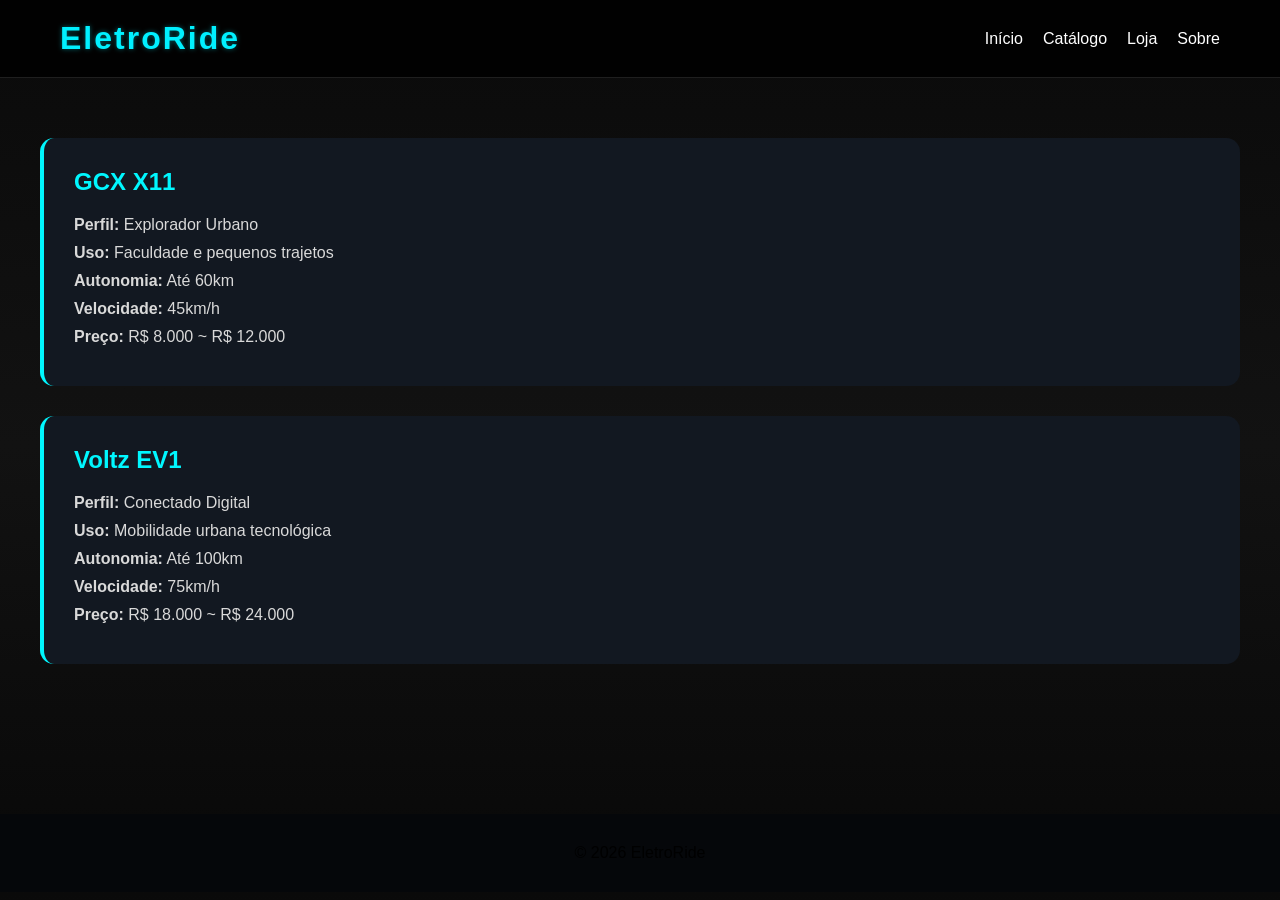
==== pages/catalogo.html @ 3fc3c555 "feat: adicionando aba catalogo e estilizando no css" ====
<!DOCTYPE html>
<html lang="pt-BR">
<head>
    <meta charset="UTF-8">
    <meta name="viewport" content="width=device-width, initial-scale=1.0">
    <link rel="stylesheet" href="../src/css/estilo.css">
    <title>Catálogo</title>
</head>
<body>
    <header>
        <h1>EletroRide</h1>

        <nav>
            <a href="../index.html">Início</a>
            <a href="catalogo.html">Catálogo</a>
            <a href="loja.html">Loja</a>
            <a href="sobre.html">Sobre</a>
        </nav>
    </header>

    <main class="catalogo">
        <div class="persona">
            <h2>GCX X11</h2>
            <ul>
                <li>
                    <strong>Perfil:</strong>
                    Explorador Urbano
                </li>

                <li>
                    <strong>Uso:</strong>
                    Faculdade e pequenos trajetos
                </li>

                <li>
                    <strong>Autonomia:</strong>
                    Até 60km
                </li>

                <li>
                    <strong>Velocidade:</strong>
                    45km/h
                </li>

                <li>
                    <strong>Preço:</strong>
                    R$ 8.000 ~ R$ 12.000
                </li>
            </ul>
        </div>

        <div class="persona">
            <h2>Voltz EV1</h2>
            <ul>
                <li>
                    <strong>Perfil:</strong>
                    Conectado Digital
                </li>

                <li>
                    <strong>Uso:</strong>
                    Mobilidade urbana tecnológica
                </li>

                <li>
                    <strong>Autonomia:</strong>
                    Até 100km
                </li>

                <li>
                    <strong>Velocidade:</strong>
                    75km/h
                </li>

                <li>
                    <strong>Preço:</strong>
                    R$ 18.000 ~ R$ 24.000
                </li>
            </ul>
        </div>
    </main>

    <footer>
        <p>
            © 2026 EletroRide
        </p>
    </footer>

</body>
</html>
---- src/css/estilo.css ----
/* Reset Global para remover estilos automaticos do navegador */
*{
    margin: 0;
    padding: 0;
    box-sizing: border-box;
}

:root{
    --preto: #0f0f0f;
    --cinza-card: #1b1b1b;
    --cinza-borda: #2d2d2d;

    --neon: #00f0ff;
    --verde-neon: #00ffae;

    --texto: #f5f5f5;
    --texto-secundario: #b3b3b3;
}

/* Estilo principal do site */
body{
    font-family: Arial, Helvetica, sans-serif;
    background: linear-gradient(
    180deg,
    #0a0a0a,
    #121212,
    #080808
    )
}

/* Cabeçalho Principal */
header{
    display: flex;
    justify-content: space-between;
    align-items: center;

    padding: 20px 60px;
    background-color: rgba(0,0,0,0.85);
    border-bottom: 1px solid #1f1f1f;
    position: sticky;
    top: 0;
    backdrop-filter: blur(10px);
    z-index: 999;
}

header h1{
    color: var(--neon);

    letter-spacing: 2px;

    text-shadow:
        0 0 5px rgba(0,240,255,0.4);
}

/* Links do menu */
nav{
    display: flex;
    gap: 20px;
}

nav a{
    color: white;
    text-decoration: none;

    transition: 0.3s;

    position: relative;
}

nav a:hover{
    color: var(--neon);
}

/* Área de destaque principal */
.banner{
    /* ... seu código atual ... */

    /* Evita desfoque ao redimensionar a imagem */
    background-repeat: no-repeat;
    
    /* Melhora a nitidez em telas de alta resolução (Retina) */
    image-rendering: -webkit-optimize-contrast;
    image-rendering: crisp-edges;
    
    min-height: 90vh;

    display: flex;
    flex-direction: column;
    justify-content: center;
    align-items: center;

    text-align: center;

    padding: 40px;

    background:
        linear-gradient(
            rgba(0,0,0,0.7),
            rgba(0,0,0,0.8)
        ),
        url("../assets/img/Bmw.png");

    background-size: cover;
    background-position: center;
}

.banner h2{
    font-size: 4rem;

    max-width: 700px;

    color: white;

    text-shadow:
        0 0 20px rgba(0,240,255,0.25);
}

.banner p{
    margin-top: 20px;

    font-size: 1.2rem;

    color: var(--texto-secundario);

    max-width: 600px;
}

/* Container dos produtos */
#produtos{
    padding: 60px 40px;
}

#produtos h2{
    text-align: center;

    margin-bottom: 40px;

    font-size: 2rem;

    color: #00f7ff;
}

#container-produtos{
    display: flex;
    flex-wrap: wrap;
    gap: 30px;

    justify-content: center;
}

/* Card individual de produto */
.card{
    width: 340px;

    background: linear-gradient(
        180deg,
        #1b1b1b,
        #121212
    );

    border: 1px solid #2a2a2a;

    border-radius: 16px;

    overflow: hidden;

    padding: 20px;

    transition: 0.4s;

    position: relative;
}

/* Efeito visual ao passar mouse */
.card:hover{
    transform:
        translateY(-8px)
        scale(1.02);

    border-color: rgba(0,240,255,0.5);

    box-shadow:
        0 0 25px rgba(0,240,255,0.15);
}

/* Imagem do card */
.card img{
    width: 100%;
    height: 200px;
    object-fit: cover;
    border-radius: 3px;
}

.card-conteudo{
    padding: 20px;
}

/* Nome do produto */
.card h3{
    margin-bottom: 10px;

    color: #00f7ff;
}

.card p{
    color: #cccccc;

    margin-bottom: 15px;
}

.card span{
    display: block;

    font-size: 1.4rem;

    font-weight: bold;

    margin-bottom: 20px;
}

.card button{
    width: 100%;

    padding: 14px;

    border: none;

    border-radius: 10px;

    background: linear-gradient(
        90deg,
        var(--neon),
        var(--verde-neon)
    );

    color: black;

    font-weight: bold;

    cursor: pointer;

    transition: 0.3s;
}

.card button:hover{
    transform: scale(1.03);

    box-shadow:
        0 0 20px rgba(0,255,174,0.35);
}

/* =========================
CARRINHO
========================= */

.carrinho{
    max-width: 900px;

    margin: 60px auto;

    padding: 30px;
}


.item-carrinho{
    background-color: #121821;

    padding: 20px;

    border-radius: 10px;

    margin-bottom: 20px;

    border: 1px solid #00f7ff22;
}


.total-box{
    margin-top: 30px;

    background-color: #121821;

    padding: 30px;

    border-radius: 12px;

    text-align: center;
}


.total-box h2{
    margin-bottom: 20px;
}


#btn-desconto{
    padding: 15px 30px;

    border: none;

    border-radius: 10px;

    background-color: #00f7ff;

    color: black;

    font-weight: bold;

    cursor: pointer;
}


/* =========================
CATÁLOGO / PERSONAS
========================= */

.catalogo{
    padding: 60px 40px;
}


.persona{
    background-color: #121821;

    margin-bottom: 30px;

    padding: 30px;

    border-radius: 14px;

    border-left: 4px solid #00f7ff;
}


.persona h2{
    color: #00f7ff;

    margin-bottom: 20px;
}


.persona ul{
    list-style: none;
}


.persona li{
    margin-bottom: 10px;

    color: #d9d9d9;
}

/* Rodapé */
footer{
    text-align: center;
    padding: 30px;
    background-color: #05070a;

    margin-top: 60px;
}
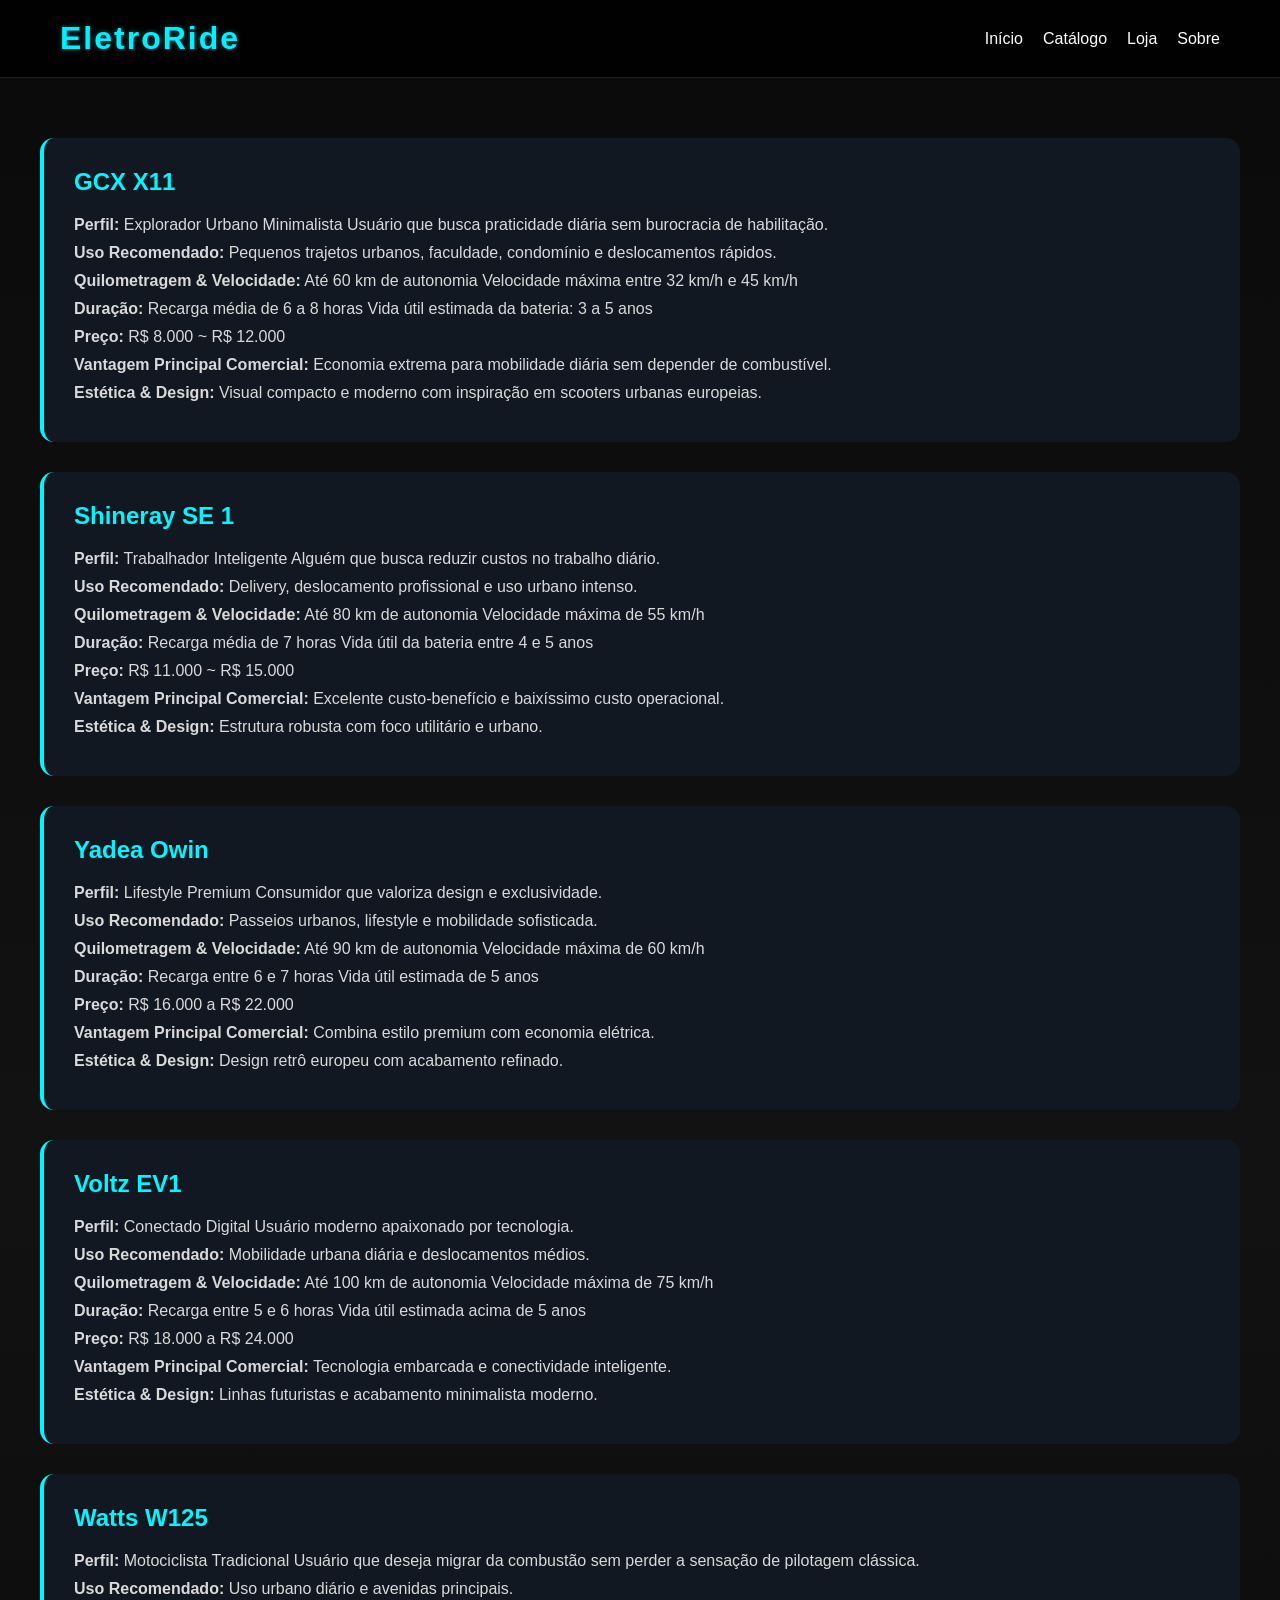
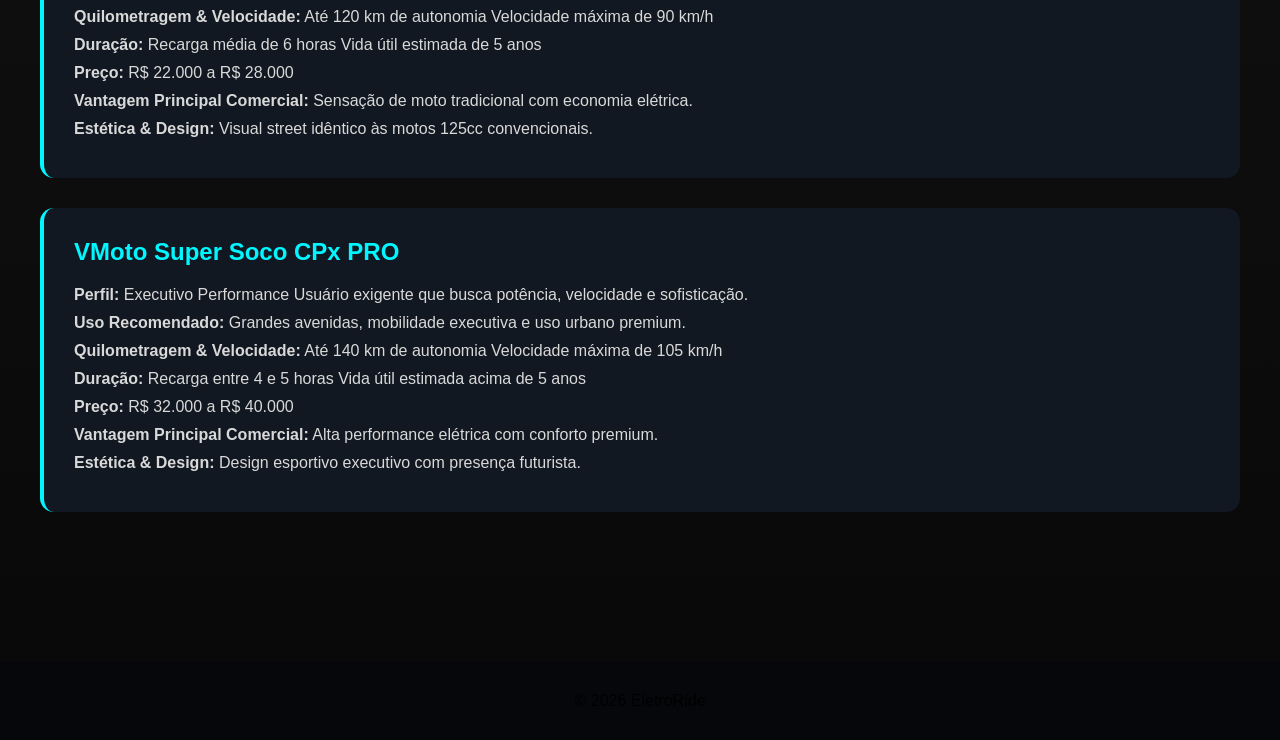
==== commit a2b82b33: "feat: adição de dados dos demais produtos, adição do sexto produto na Loja, catalogo e script, adiçã" ====
--- a/pages/catalogo.html
+++ b/pages/catalogo.html
@@ -24,28 +24,127 @@
             <ul>
                 <li>
                     <strong>Perfil:</strong>
-                    Explorador Urbano
-                </li>
-
-                <li>
-                    <strong>Uso:</strong>
-                    Faculdade e pequenos trajetos
-                </li>
-
-                <li>
-                    <strong>Autonomia:</strong>
-                    Até 60km
-                </li>
-
-                <li>
-                    <strong>Velocidade:</strong>
-                    45km/h
+                    Explorador Urbano Minimalista
+                    Usuário que busca praticidade diária sem burocracia de habilitação.
+                </li>
+
+                <li>
+                    <strong>Uso Recomendado:</strong>
+                    Pequenos trajetos urbanos, faculdade, condomínio e deslocamentos rápidos.
+                </li>
+
+                <li>
+                    <strong>Quilometragem & Velocidade:</strong>
+                    Até 60 km de autonomia
+                    Velocidade máxima entre 32 km/h e 45 km/h
+                </li>
+
+                <li>
+                    <strong>Duração:</strong>
+                    Recarga média de 6 a 8 horas
+                    Vida útil estimada da bateria: 3 a 5 anos
                 </li>
 
                 <li>
                     <strong>Preço:</strong>
                     R$ 8.000 ~ R$ 12.000
                 </li>
+
+                <li>
+                    <strong>Vantagem Principal Comercial:</strong>
+                    Economia extrema para mobilidade diária sem depender de combustível.
+                </li>
+
+                <li>
+                    <strong>Estética & Design:</strong>
+                    Visual compacto e moderno com inspiração em scooters urbanas europeias.
+                </li>
+            </ul>
+        </div>
+
+        <div class="persona">
+            <h2>Shineray SE 1</h2>
+            <ul>
+                <li>
+                    <strong>Perfil:</strong>
+                    Trabalhador Inteligente
+                    Alguém que busca reduzir custos no trabalho diário.
+                </li>
+
+                <li>
+                    <strong>Uso Recomendado:</strong>
+                    Delivery, deslocamento profissional e uso urbano intenso.
+                </li>
+
+                <li>
+                    <strong>Quilometragem & Velocidade:</strong>
+                    Até 80 km de autonomia
+                    Velocidade máxima de 55 km/h
+                </li>
+
+                <li>
+                    <strong>Duração:</strong>
+                    Recarga média de 7 horas
+                    Vida útil da bateria entre 4 e 5 anos
+                </li>
+
+                <li>
+                    <strong>Preço:</strong>
+                    R$ 11.000 ~ R$ 15.000
+                </li>
+
+                <li>
+                    <strong>Vantagem Principal Comercial:</strong>
+                    Excelente custo-benefício e baixíssimo custo operacional.
+                </li>
+
+                <li>
+                    <strong>Estética & Design:</strong>
+                    Estrutura robusta com foco utilitário e urbano.
+                </li>
+            </ul>
+        </div>
+
+        <div class="persona">
+            <h2>Yadea Owin</h2>
+            <ul>
+                <li>
+                    <strong>Perfil:</strong>
+                    Lifestyle Premium
+                    Consumidor que valoriza design e exclusividade.
+                </li>
+
+                <li>
+                    <strong>Uso Recomendado:</strong>
+                    Passeios urbanos, lifestyle e mobilidade sofisticada.
+                </li>
+
+                <li>
+                    <strong>Quilometragem & Velocidade:</strong>
+                    Até 90 km de autonomia
+                    Velocidade máxima de 60 km/h
+                </li>
+
+                <li>
+                    <strong>Duração:</strong>
+                    Recarga entre 6 e 7 horas
+                    Vida útil estimada de 5 anos
+                </li>
+
+                <li>
+                    <strong>Preço:</strong>
+                    R$ 16.000 a R$ 22.000
+                </li>
+
+                <li>
+                    <strong>Vantagem Principal Comercial:</strong>
+                    Combina estilo premium com economia elétrica.
+                </li>
+
+                <li>
+                    <strong>Estética & Design:</strong>
+                    Design retrô europeu com acabamento refinado.
+                </li>
             </ul>
         </div>
 
@@ -55,26 +154,125 @@
                 <li>
                     <strong>Perfil:</strong>
                     Conectado Digital
-                </li>
-
-                <li>
-                    <strong>Uso:</strong>
-                    Mobilidade urbana tecnológica
-                </li>
-
-                <li>
-                    <strong>Autonomia:</strong>
-                    Até 100km
-                </li>
-
-                <li>
-                    <strong>Velocidade:</strong>
-                    75km/h
-                </li>
-
-                <li>
-                    <strong>Preço:</strong>
-                    R$ 18.000 ~ R$ 24.000
+                    Usuário moderno apaixonado por tecnologia.
+                </li>
+
+                <li>
+                    <strong>Uso Recomendado:</strong>
+                    Mobilidade urbana diária e deslocamentos médios.
+                </li>
+
+                <li>
+                    <strong>Quilometragem & Velocidade:</strong>
+                    Até 100 km de autonomia
+                    Velocidade máxima de 75 km/h
+                </li>
+
+                <li>
+                    <strong>Duração:</strong>
+                    Recarga entre 5 e 6 horas
+                    Vida útil estimada acima de 5 anos
+                </li>
+
+                <li>
+                    <strong>Preço:</strong>
+                    R$ 18.000 a R$ 24.000
+                </li>
+
+                <li>
+                    <strong>Vantagem Principal Comercial:</strong>
+                    Tecnologia embarcada e conectividade inteligente.
+                </li>
+
+                <li>
+                    <strong>Estética & Design:</strong>
+                    Linhas futuristas e acabamento minimalista moderno.
+                </li>
+            </ul>
+        </div>
+
+        <div class="persona">
+            <h2>Watts W125</h2>
+            <ul>
+                <li>
+                    <strong>Perfil:</strong>
+                    Motociclista Tradicional
+                    Usuário que deseja migrar da combustão sem perder a sensação de pilotagem clássica.
+                </li>
+
+                <li>
+                    <strong>Uso Recomendado:</strong>
+                    Uso urbano diário e avenidas principais.
+                </li>
+
+                <li>
+                    <strong>Quilometragem & Velocidade:</strong>
+                    Até 120 km de autonomia
+                    Velocidade máxima de 90 km/h
+                </li>
+
+                <li>
+                    <strong>Duração:</strong>
+                    Recarga média de 6 horas
+                    Vida útil estimada de 5 anos
+                </li>
+
+                <li>
+                    <strong>Preço:</strong>
+                    R$ 22.000 a R$ 28.000
+                </li>
+
+                <li>
+                    <strong>Vantagem Principal Comercial:</strong>
+                    Sensação de moto tradicional com economia elétrica.
+                </li>
+
+                <li>
+                    <strong>Estética & Design:</strong>
+                    Visual street idêntico às motos 125cc convencionais.
+                </li>
+            </ul>
+        </div>
+
+        <div class="persona">
+            <h2>VMoto Super Soco CPx PRO</h2>
+            <ul>
+                <li>
+                    <strong>Perfil:</strong>
+                    Executivo Performance
+                    Usuário exigente que busca potência, velocidade e sofisticação.
+                </li>
+
+                <li>
+                    <strong>Uso Recomendado:</strong>
+                    Grandes avenidas, mobilidade executiva e uso urbano premium.
+                </li>
+
+                <li>
+                    <strong>Quilometragem & Velocidade:</strong>
+                    Até 140 km de autonomia
+                    Velocidade máxima de 105 km/h
+                </li>
+
+                <li>
+                    <strong>Duração:</strong>
+                    Recarga entre 4 e 5 horas
+                    Vida útil estimada acima de 5 anos
+                </li>
+
+                <li>
+                    <strong>Preço:</strong>
+                    R$ 32.000 a R$ 40.000
+                </li>
+
+                <li>
+                    <strong>Vantagem Principal Comercial:</strong>
+                    Alta performance elétrica com conforto premium.
+                </li>
+
+                <li>
+                    <strong>Estética & Design:</strong>
+                    Design esportivo executivo com presença futurista.
                 </li>
             </ul>
         </div>
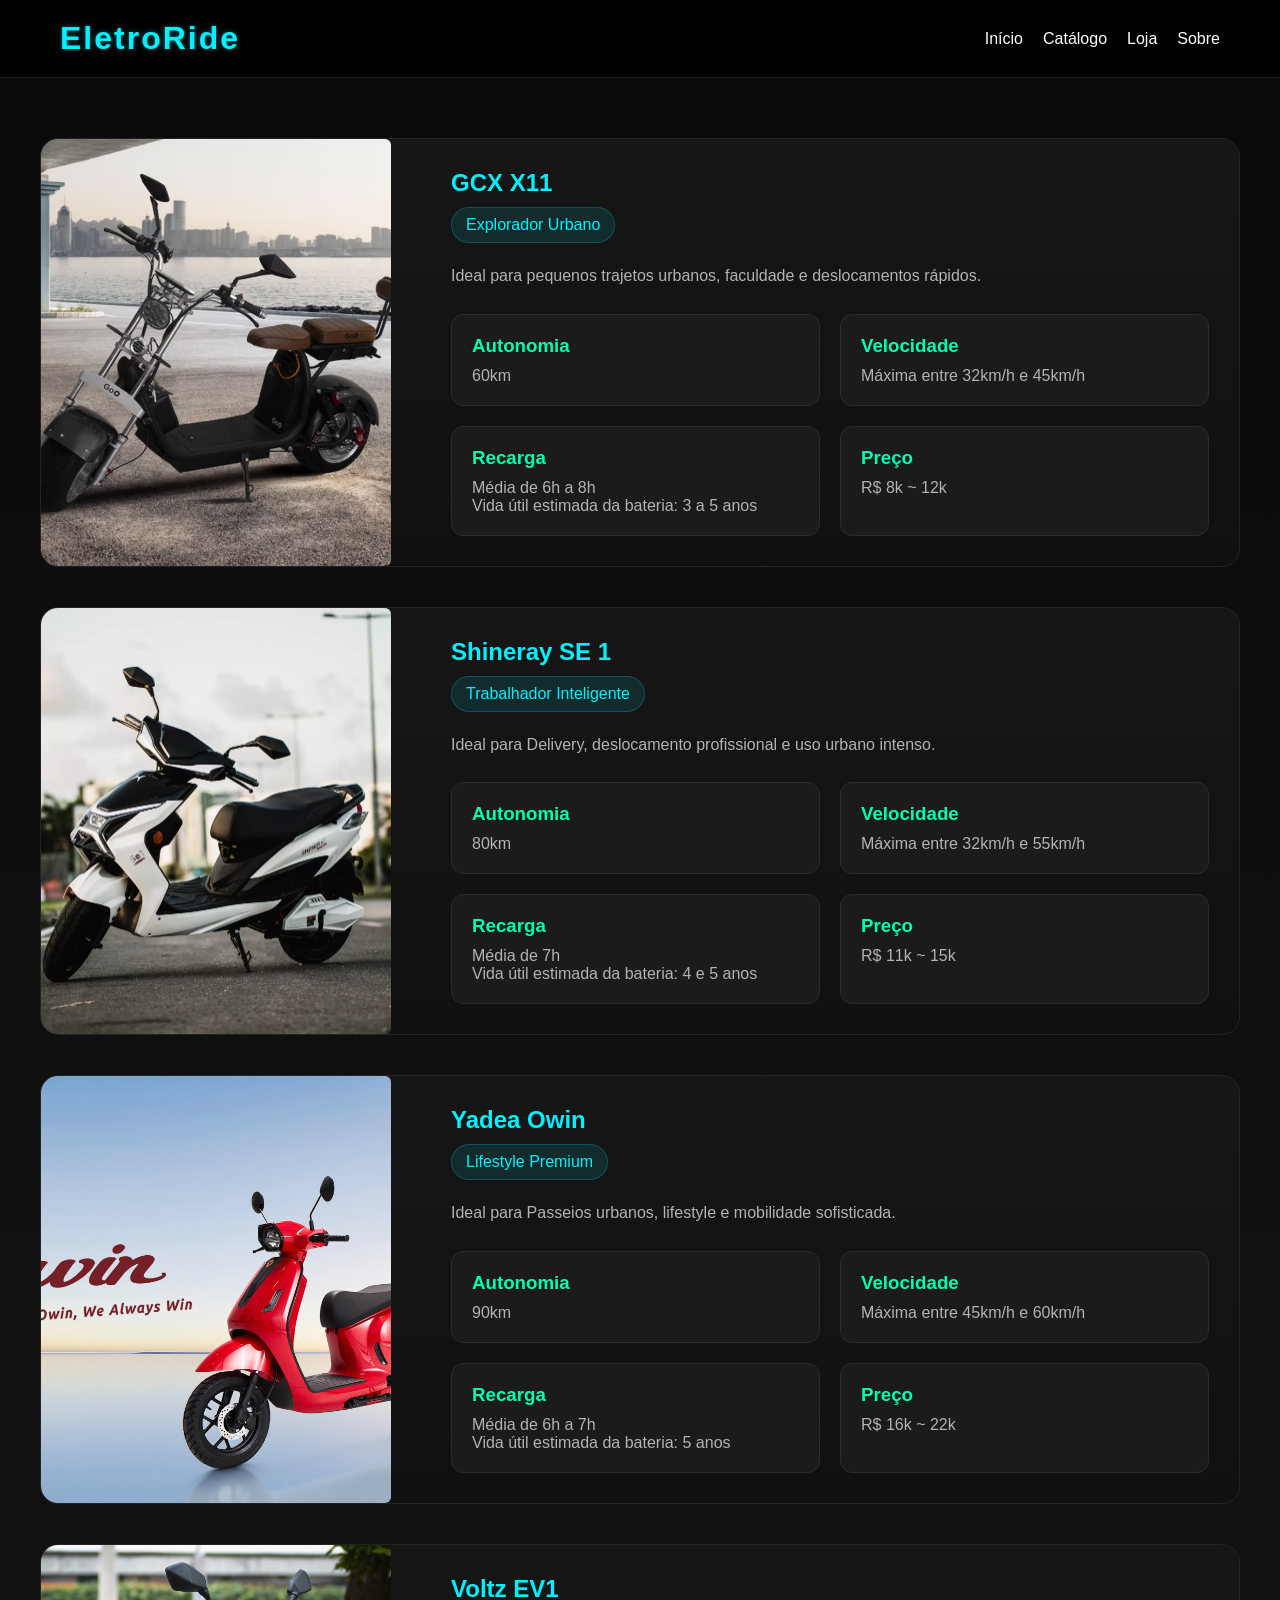
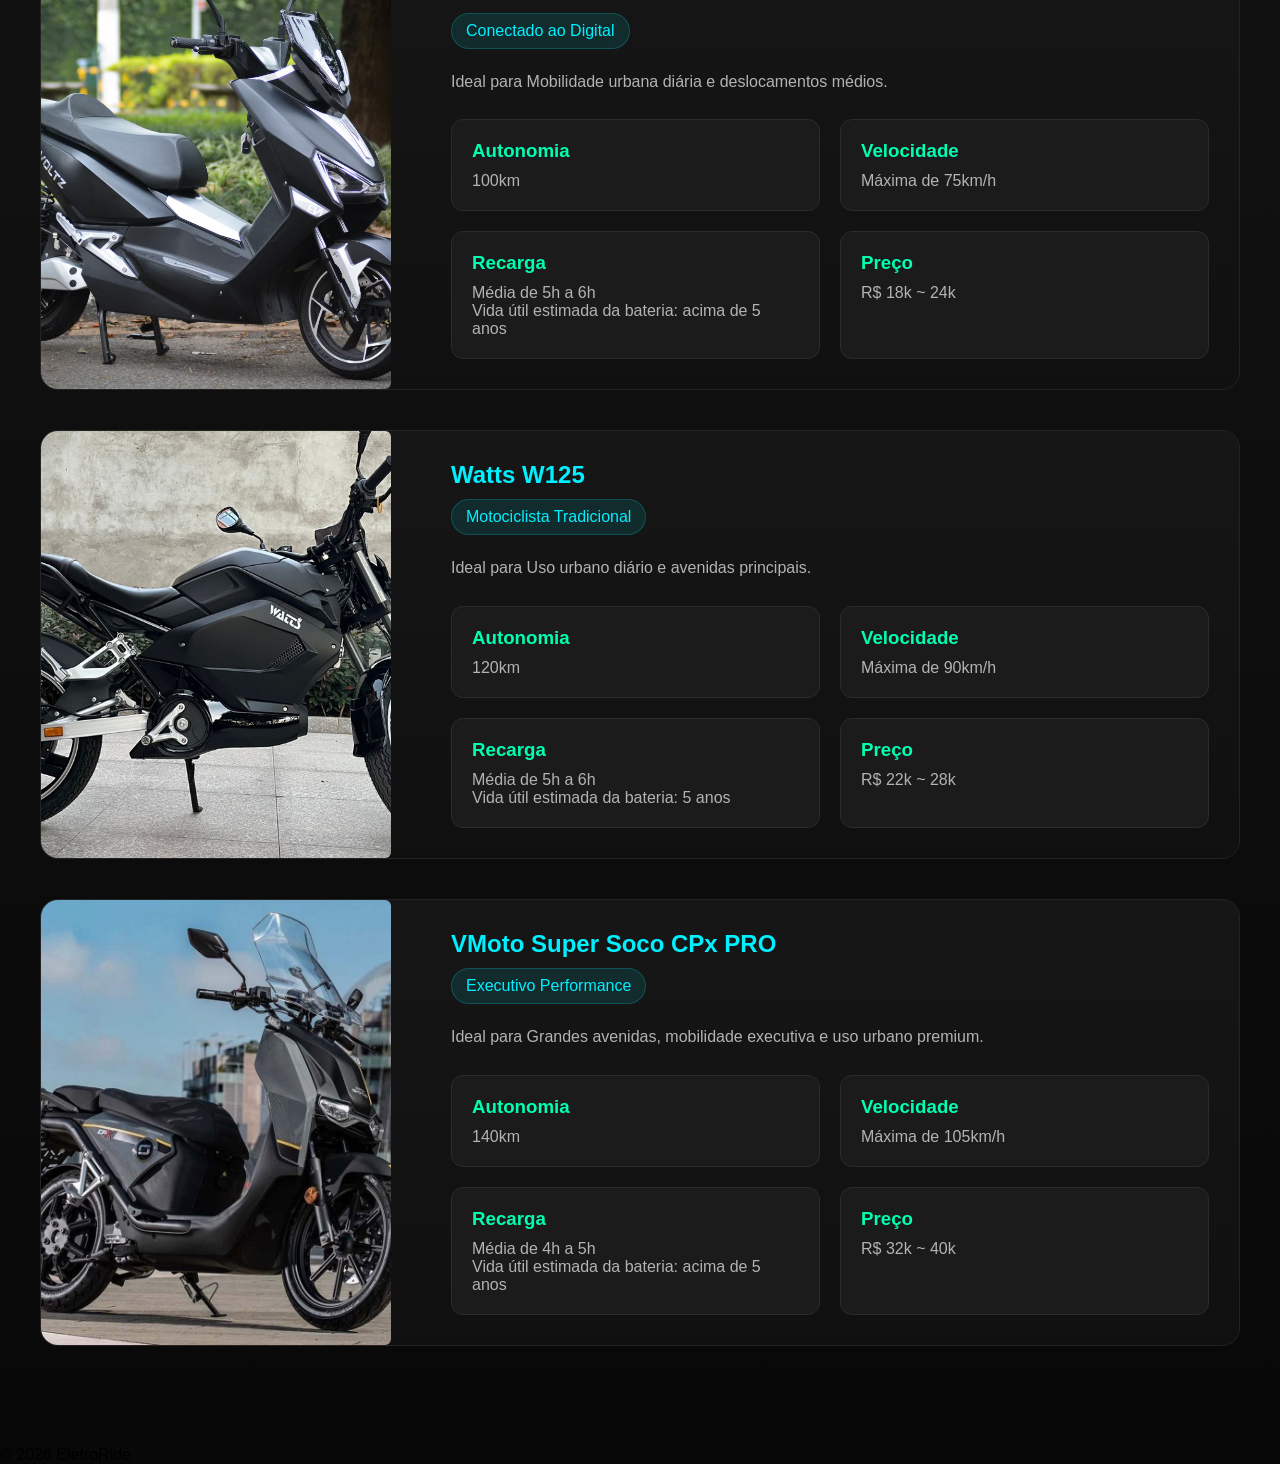
==== commit 71ef957a: "style: redesenhando a página do catálogo pra um layout mais moderno e dinamico" ====
--- a/pages/catalogo.html
+++ b/pages/catalogo.html
@@ -4,7 +4,7 @@
     <meta charset="UTF-8">
     <meta name="viewport" content="width=device-width, initial-scale=1.0">
     <link rel="stylesheet" href="../src/css/estilo.css">
-    <title>Catálogo</title>
+    <title>Catálogo - EletroRide</title>
 </head>
 <body>
     <header>
@@ -19,50 +19,293 @@
     </header>
 
     <main class="catalogo">
+        
         <div class="persona">
-            <h2>GCX X11</h2>
-            <ul>
-                <li>
-                    <strong>Perfil:</strong>
-                    Explorador Urbano Minimalista
-                    Usuário que busca praticidade diária sem burocracia de habilitação.
-                </li>
-
-                <li>
-                    <strong>Uso Recomendado:</strong>
-                    Pequenos trajetos urbanos, faculdade, condomínio e deslocamentos rápidos.
-                </li>
-
-                <li>
-                    <strong>Quilometragem & Velocidade:</strong>
-                    Até 60 km de autonomia
-                    Velocidade máxima entre 32 km/h e 45 km/h
-                </li>
-
-                <li>
-                    <strong>Duração:</strong>
-                    Recarga média de 6 a 8 horas
-                    Vida útil estimada da bateria: 3 a 5 anos
-                </li>
-
-                <li>
-                    <strong>Preço:</strong>
-                    R$ 8.000 ~ R$ 12.000
-                </li>
-
-                <li>
-                    <strong>Vantagem Principal Comercial:</strong>
-                    Economia extrema para mobilidade diária sem depender de combustível.
-                </li>
-
-                <li>
-                    <strong>Estética & Design:</strong>
-                    Visual compacto e moderno com inspiração em scooters urbanas europeias.
-                </li>
-            </ul>
+            <img src="../src/assets/img/moto01.jpg" alt="GCX X11">
+
+            <div class="persona-info">
+                <h2>GCX X11</h2>
+
+                <span class="tag-persona">
+                    Explorador Urbano
+                </span>
+
+                <p class="descricao-persona">
+                    Ideal para pequenos trajetos urbanos, faculdade e deslocamentos rápidos.
+                </p>
+
+                <div class="dados-grid">
+                    <div class="dado">
+                        <h3>Autonomia</h3>
+                        <p>60km</p>
+                    </div>
+                
+                    <div class="dado">
+                        <h3>Velocidade</h3>
+                        <p>Máxima entre 32km/h e 45km/h</p>
+                    </div>
+
+                    <div class="dado">
+                        <h3>Recarga</h3>
+                        <p>Média de 6h a 8h </p>
+                        <p>Vida útil estimada da bateria: 3 a 5 anos</p>
+                    </div>
+
+                    <div class="dado">
+                        <h3>Preço</h3>
+                        <p>R$ 8k ~ 12k</p>
+                    </div>
+                </div>
+            </div>        
         </div>
 
         <div class="persona">
+            <img src="../src/assets/img/moto02.jpg" alt="Shineray SE 1">
+
+            <div class="persona-info">
+                <h2>Shineray SE 1</h2>
+
+                <span class="tag-persona">
+                    Trabalhador Inteligente
+                </span>
+
+                <p class="descricao-persona">
+                    Ideal para Delivery, deslocamento profissional e uso urbano intenso.
+                </p>
+
+                <div class="dados-grid">
+                    <div class="dado">
+                        <h3>Autonomia</h3>
+                        <p>80km</p>
+                    </div>
+                
+                    <div class="dado">
+                        <h3>Velocidade</h3>
+                        <p>Máxima entre 32km/h e 55km/h</p>
+                    </div>
+
+                    <div class="dado">
+                        <h3>Recarga</h3>
+                        <p>Média de 7h </p>
+                        <p>Vida útil estimada da bateria: 4 e 5 anos</p>
+                    </div>
+
+                    <div class="dado">
+                        <h3>Preço</h3>
+                        <p>R$ 11k ~ 15k</p>
+                    </div>
+                </div>
+            </div>        
+        </div>
+
+        <div class="persona">
+            <img src="../src/assets/img/moto03.jpg" alt="Yadea Owin">
+
+            <div class="persona-info">
+                <h2>Yadea Owin</h2>
+
+                <span class="tag-persona">
+                    Lifestyle Premium
+                </span>
+
+                <p class="descricao-persona">
+                    Ideal para Passeios urbanos, lifestyle e mobilidade sofisticada.
+                </p>
+
+                <div class="dados-grid">
+                    <div class="dado">
+                        <h3>Autonomia</h3>
+                        <p>90km</p>
+                    </div>
+                
+                    <div class="dado">
+                        <h3>Velocidade</h3>
+                        <p>Máxima entre 45km/h e 60km/h</p>
+                    </div>
+
+                    <div class="dado">
+                        <h3>Recarga</h3>
+                        <p>Média de 6h a 7h </p>
+                        <p>Vida útil estimada da bateria: 5 anos</p>
+                    </div>
+
+                    <div class="dado">
+                        <h3>Preço</h3>
+                        <p>R$ 16k ~ 22k</p>
+                    </div>
+                </div>
+            </div>        
+        </div>
+
+        <div class="persona">
+            <img src="../src/assets/img/moto04.jpg" alt="Voltz EV1">
+
+            <div class="persona-info">
+                <h2>Voltz EV1</h2>
+
+                <span class="tag-persona">
+                    Conectado ao Digital
+                </span>
+
+                <p class="descricao-persona">
+                    Ideal para Mobilidade urbana diária e deslocamentos médios.
+                </p>
+
+                <div class="dados-grid">
+                    <div class="dado">
+                        <h3>Autonomia</h3>
+                        <p>100km</p>
+                    </div>
+                
+                    <div class="dado">
+                        <h3>Velocidade</h3>
+                        <p>Máxima de 75km/h</p>
+                    </div>
+
+                    <div class="dado">
+                        <h3>Recarga</h3>
+                        <p>Média de 5h a 6h </p>
+                        <p>Vida útil estimada da bateria: acima de 5 anos</p>
+                    </div>
+
+                    <div class="dado">
+                        <h3>Preço</h3>
+                        <p>R$ 18k ~ 24k</p>
+                    </div>
+                </div>
+            </div>        
+        </div>
+
+        <div class="persona">
+            <img src="../src/assets/img/moto05.jpg" alt="Watts W125">
+
+            <div class="persona-info">
+                <h2>Watts W125</h2>
+
+                <span class="tag-persona">
+                    Motociclista Tradicional
+                </span>
+
+                <p class="descricao-persona">
+                    Ideal para Uso urbano diário e avenidas principais.
+                </p>
+
+                <div class="dados-grid">
+                    <div class="dado">
+                        <h3>Autonomia</h3>
+                        <p>120km</p>
+                    </div>
+                
+                    <div class="dado">
+                        <h3>Velocidade</h3>
+                        <p>Máxima de 90km/h</p>
+                    </div>
+
+                    <div class="dado">
+                        <h3>Recarga</h3>
+                        <p>Média de 5h a 6h </p>
+                        <p>Vida útil estimada da bateria: 5 anos</p>
+                    </div>
+
+                    <div class="dado">
+                        <h3>Preço</h3>
+                        <p>R$ 22k ~ 28k</p>
+                    </div>
+                </div>
+            </div>        
+        </div>
+
+        <div class="persona">
+            <img src="../src/assets/img/moto06.jpg" alt="VMoto Super Soco CPx PRO">
+
+            <div class="persona-info">
+                <h2>VMoto Super Soco CPx PRO</h2>
+
+                <span class="tag-persona">
+                    Executivo Performance
+                </span>
+
+                <p class="descricao-persona">
+                    Ideal para Grandes avenidas, mobilidade executiva e uso urbano premium.
+                </p>
+
+                <div class="dados-grid">
+                    <div class="dado">
+                        <h3>Autonomia</h3>
+                        <p>140km</p>
+                    </div>
+                
+                    <div class="dado">
+                        <h3>Velocidade</h3>
+                        <p>Máxima de 105km/h</p>
+                    </div>
+
+                    <div class="dado">
+                        <h3>Recarga</h3>
+                        <p>Média de 4h a 5h </p>
+                        <p>Vida útil estimada da bateria: acima de 5 anos</p>
+                    </div>
+
+                    <div class="dado">
+                        <h3>Preço</h3>
+                        <p>R$ 32k ~ 40k</p>
+                    </div>
+                </div>
+            </div>        
+        </div>
+
+
+ 
+ 
+ 
+ 
+ 
+ 
+ 
+ 
+                <!-- <ul>
+                    <li>
+                        <strong>Perfil:</strong>
+                        Explorador Urbano Minimalista
+                        Usuário que busca praticidade diária sem burocracia de habilitação.
+                    </li>
+
+                    <li>
+                        <strong>Uso Recomendado:</strong>
+                        Pequenos trajetos urbanos, faculdade, condomínio e deslocamentos rápidos.
+                    </li>
+
+                    <li>
+                        <strong>Quilometragem & Velocidade:</strong>
+                        Até 60 km de autonomia
+                        Velocidade máxima entre 32 km/h e 45 km/h
+                    </li>
+
+                    <li>
+                        <strong>Duração:</strong>
+                        Recarga média de 6 a 8 horas
+                        Vida útil estimada da bateria: 3 a 5 anos
+                    </li>
+
+                    <li>
+                        <strong>Preço:</strong>
+                        R$ 8.000 ~ R$ 12.000
+                    </li>
+
+                    <li>
+                        <strong>Vantagem Principal Comercial:</strong>
+                        Economia extrema para mobilidade diária sem depender de combustível.
+                    </li>
+
+                    <li>
+                        <strong>Estética & Design:</strong>
+                        Visual compacto e moderno com inspiração em scooters urbanas europeias.
+                    </li>
+                </ul>
+            </div>        
+        </div> -->
+
+        <!-- <div class="persona">
             <h2>Shineray SE 1</h2>
             <ul>
                 <li>
@@ -103,9 +346,9 @@
                     Estrutura robusta com foco utilitário e urbano.
                 </li>
             </ul>
-        </div>
-
-        <div class="persona">
+        </div> -->
+
+        <!-- <div class="persona">
             <h2>Yadea Owin</h2>
             <ul>
                 <li>
@@ -146,14 +389,14 @@
                     Design retrô europeu com acabamento refinado.
                 </li>
             </ul>
-        </div>
-
-        <div class="persona">
+        </div> -->
+
+        <!-- <div class="persona">
             <h2>Voltz EV1</h2>
             <ul>
                 <li>
                     <strong>Perfil:</strong>
-                    Conectado Digital
+                    Conectado ao Digital
                     Usuário moderno apaixonado por tecnologia.
                 </li>
 
@@ -189,9 +432,9 @@
                     Linhas futuristas e acabamento minimalista moderno.
                 </li>
             </ul>
-        </div>
-
-        <div class="persona">
+        </div> -->
+
+        <!-- <div class="persona">
             <h2>Watts W125</h2>
             <ul>
                 <li>
@@ -232,9 +475,9 @@
                     Visual street idêntico às motos 125cc convencionais.
                 </li>
             </ul>
-        </div>
-
-        <div class="persona">
+        </div> -->
+
+        <!-- <div class="persona">
             <h2>VMoto Super Soco CPx PRO</h2>
             <ul>
                 <li>
@@ -275,7 +518,7 @@
                     Design esportivo executivo com presença futurista.
                 </li>
             </ul>
-        </div>
+        </div> -->
     </main>
 
     <footer>
@@ -285,4 +528,4 @@
     </footer>
 
 </body>
-</html>+</html>
--- a/src/css/estilo.css
+++ b/src/css/estilo.css
@@ -45,9 +45,7 @@
 
 header h1{
     color: var(--neon);
-
     letter-spacing: 2px;
-
     text-shadow:
         0 0 5px rgba(0,240,255,0.4);
 }
@@ -61,9 +59,7 @@
 nav a{
     color: white;
     text-decoration: none;
-
     transition: 0.3s;
-
     position: relative;
 }
 
@@ -81,18 +77,14 @@
     /* Melhora a nitidez em telas de alta resolução (Retina) */
     image-rendering: -webkit-optimize-contrast;
     image-rendering: crisp-edges;
-    
     min-height: 90vh;
 
     display: flex;
     flex-direction: column;
     justify-content: center;
     align-items: center;
-
     text-align: center;
-
     padding: 40px;
-
     background:
         linear-gradient(
             rgba(0,0,0,0.7),
@@ -106,22 +98,16 @@
 
 .banner h2{
     font-size: 4rem;
-
     max-width: 700px;
-
     color: white;
-
     text-shadow:
         0 0 20px rgba(0,240,255,0.25);
 }
 
 .banner p{
     margin-top: 20px;
-
     font-size: 1.2rem;
-
     color: var(--texto-secundario);
-
     max-width: 600px;
 }
 
@@ -132,11 +118,8 @@
 
 #produtos h2{
     text-align: center;
-
     margin-bottom: 40px;
-
     font-size: 2rem;
-
     color: #00f7ff;
 }
 
@@ -151,7 +134,6 @@
 /* Card individual de produto */
 .card{
     width: 340px;
-
     background: linear-gradient(
         180deg,
         #1b1b1b,
@@ -159,15 +141,10 @@
     );
 
     border: 1px solid #2a2a2a;
-
     border-radius: 16px;
-
     overflow: hidden;
-
     padding: 20px;
-
     transition: 0.4s;
-
     position: relative;
 }
 
@@ -178,7 +155,6 @@
         scale(1.02);
 
     border-color: rgba(0,240,255,0.5);
-
     box-shadow:
         0 0 25px rgba(0,240,255,0.15);
 }
@@ -198,53 +174,39 @@
 /* Nome do produto */
 .card h3{
     margin-bottom: 10px;
-
     color: #00f7ff;
 }
 
 .card p{
     color: #cccccc;
-
     margin-bottom: 15px;
 }
 
 .card span{
     display: block;
-
     font-size: 1.4rem;
-
     font-weight: bold;
-
     margin-bottom: 20px;
 }
 
 .card button{
     width: 100%;
-
     padding: 14px;
-
     border: none;
-
     border-radius: 10px;
-
     background: linear-gradient(
         90deg,
         var(--neon),
         var(--verde-neon)
     );
-
     color: black;
-
     font-weight: bold;
-
     cursor: pointer;
-
     transition: 0.3s;
 }
 
 .card button:hover{
     transform: scale(1.03);
-
     box-shadow:
         0 0 20px rgba(0,255,174,0.35);
 }
@@ -255,35 +217,25 @@
 
 .carrinho{
     max-width: 900px;
-
     margin: 60px auto;
-
     padding: 30px;
 }
 
 
 .item-carrinho{
     background-color: #121821;
-
     padding: 20px;
-
     border-radius: 10px;
-
     margin-bottom: 20px;
-
     border: 1px solid #00f7ff22;
 }
 
 
 .total-box{
     margin-top: 30px;
-
     background-color: #121821;
-
     padding: 30px;
-
     border-radius: 12px;
-
     text-align: center;
 }
 
@@ -295,17 +247,12 @@
 
 #btn-desconto{
     padding: 15px 30px;
-
     border: none;
 
     border-radius: 10px;
-
     background-color: #00f7ff;
-
     color: black;
-
     font-weight: bold;
-
     cursor: pointer;
 }
 
@@ -318,43 +265,97 @@
     padding: 60px 40px;
 }
 
+/* =========================
+PERSONA CARD MELHORADO
+========================= */
 
 .persona{
-    background-color: #121821;
-
-    margin-bottom: 30px;
-
+    display: flex;
+    gap: 30px;
+    background: linear-gradient(
+        180deg,
+        #161616,
+        #101010
+    );
+
+    border: 1px solid #232323;
+    border-radius: 18px;
+    overflow: hidden;
+    margin-bottom: 40px;
+    transition: 0.4s;
+}
+
+
+.persona:hover{
+    transform: translateY(-5px);
+    border-color: rgba(0,240,255,0.4);
+    box-shadow:
+        0 0 25px rgba(0,240,255,0.12);
+}
+
+.persona img{
+    width: 350px;
+    object-fit: cover;
+    /* Evita desfoque ao redimensionar a imagem */
+    background-repeat: no-repeat;
+    
+    /* Melhora a nitidez em telas de alta resolução (Retina) */
+    image-rendering: -webkit-optimize-contrast;
+    image-rendering: crisp-edges;
+    min-height: 20vh;
+    border-radius: 6px;
+    
+}
+
+.persona-info{
     padding: 30px;
-
-    border-radius: 14px;
-
-    border-left: 4px solid #00f7ff;
-}
-
-
-.persona h2{
-    color: #00f7ff;
-
+    flex: 1;
+}
+
+.persona-info h2{
+    color: var(--neon);
+    margin-bottom: 10px;
+}
+
+.tag-persona{
+    display: inline-block;
+    padding: 8px 14px;
+    background-color: rgba(0,240,255,0.1);
+    border: 1px solid rgba(0,240,255,0.2);
+    border-radius: 30px;
     margin-bottom: 20px;
-}
-
-
-.persona ul{
-    list-style: none;
-}
-
-
-.persona li{
+    color: var(--neon);
+}
+
+
+.descricao-persona{
+    color: var(--texto-secundario);
+    margin-bottom: 25px;
+    line-height: 1.6;
+}
+
+
+/* GRID DOS DADOS */
+
+.dados-grid{
+    color: var(--texto-secundario);
+    display: grid;
+
+    grid-template-columns:
+    repeat(2, 1fr);
+    gap: 20px;
+}
+
+
+.dado{
+    background-color: #1b1b1b;
+    padding: 20px;
+    border-radius: 12px;
+    border: 1px solid #2b2b2b;
+}
+
+
+.dado h3{
+    color: var(--verde-neon);
     margin-bottom: 10px;
-
-    color: #d9d9d9;
-}
-
-/* Rodapé */
-footer{
-    text-align: center;
-    padding: 30px;
-    background-color: #05070a;
-
-    margin-top: 60px;
 }
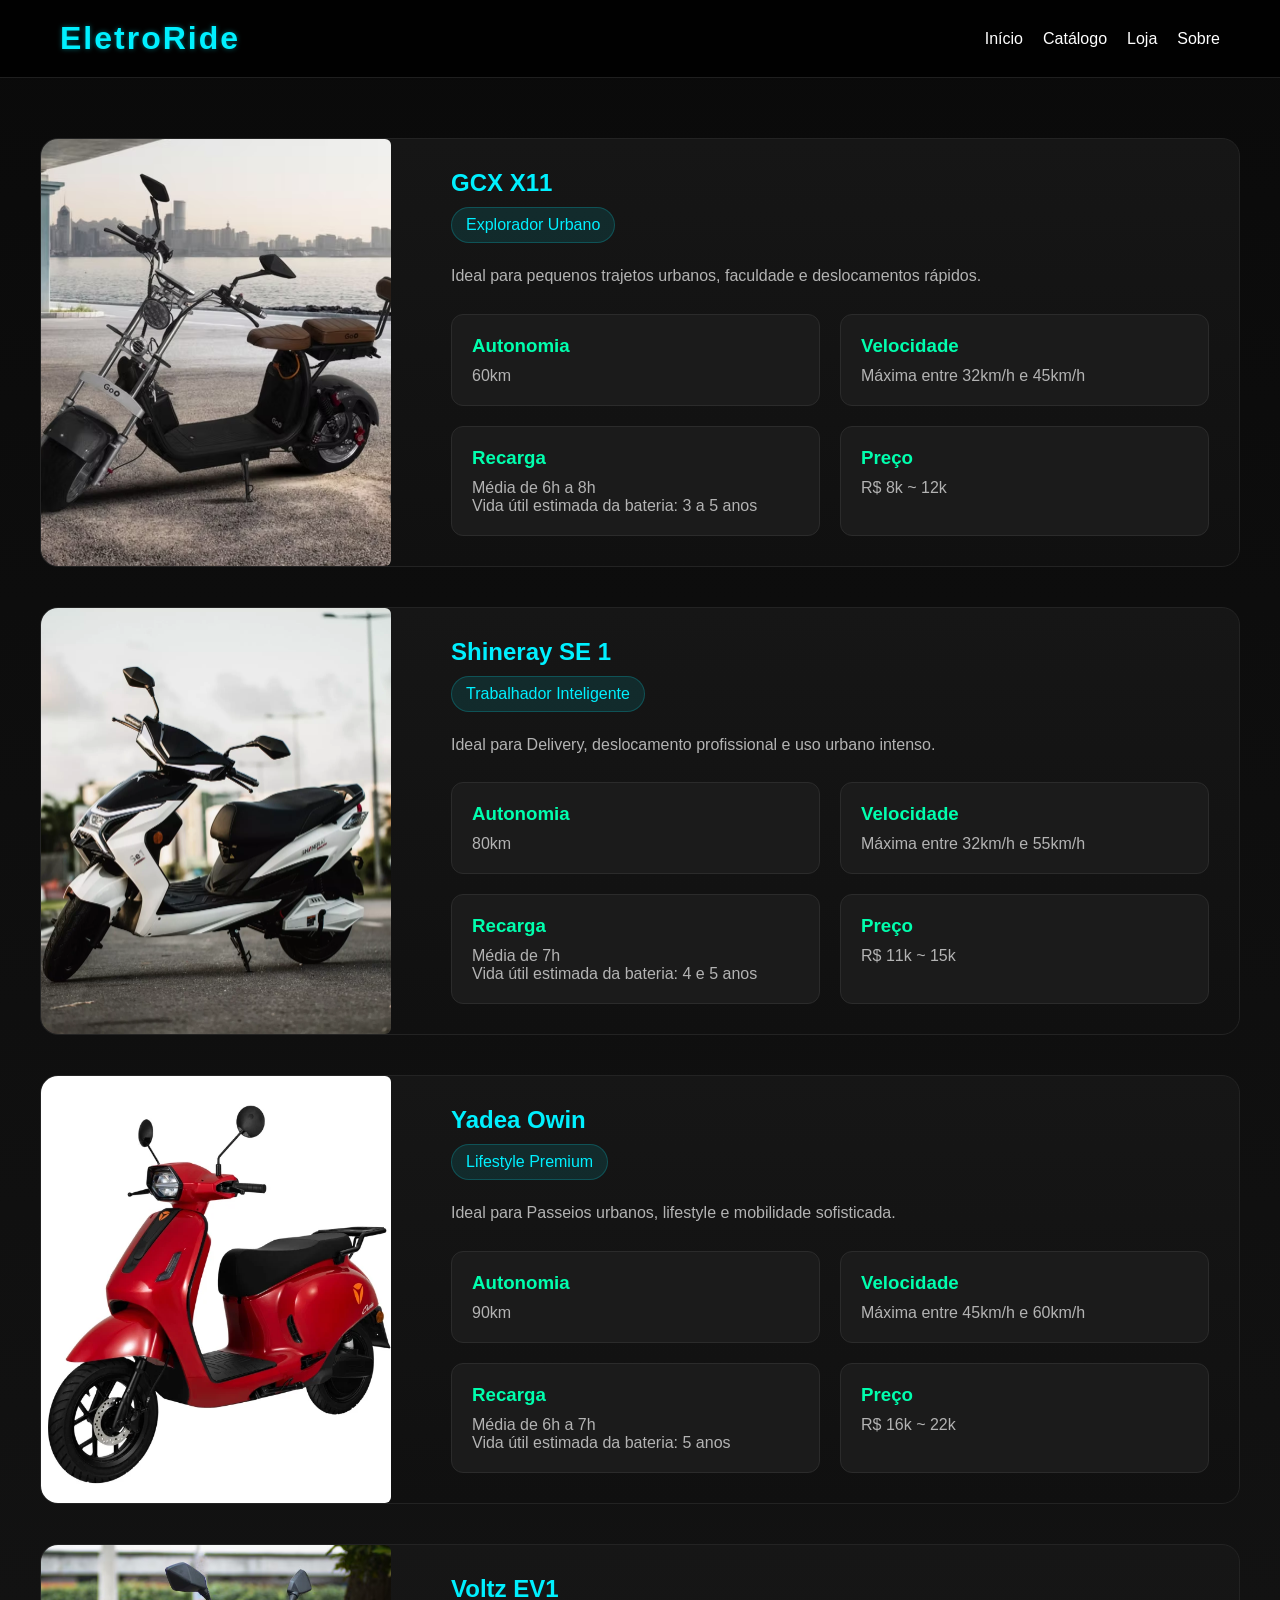
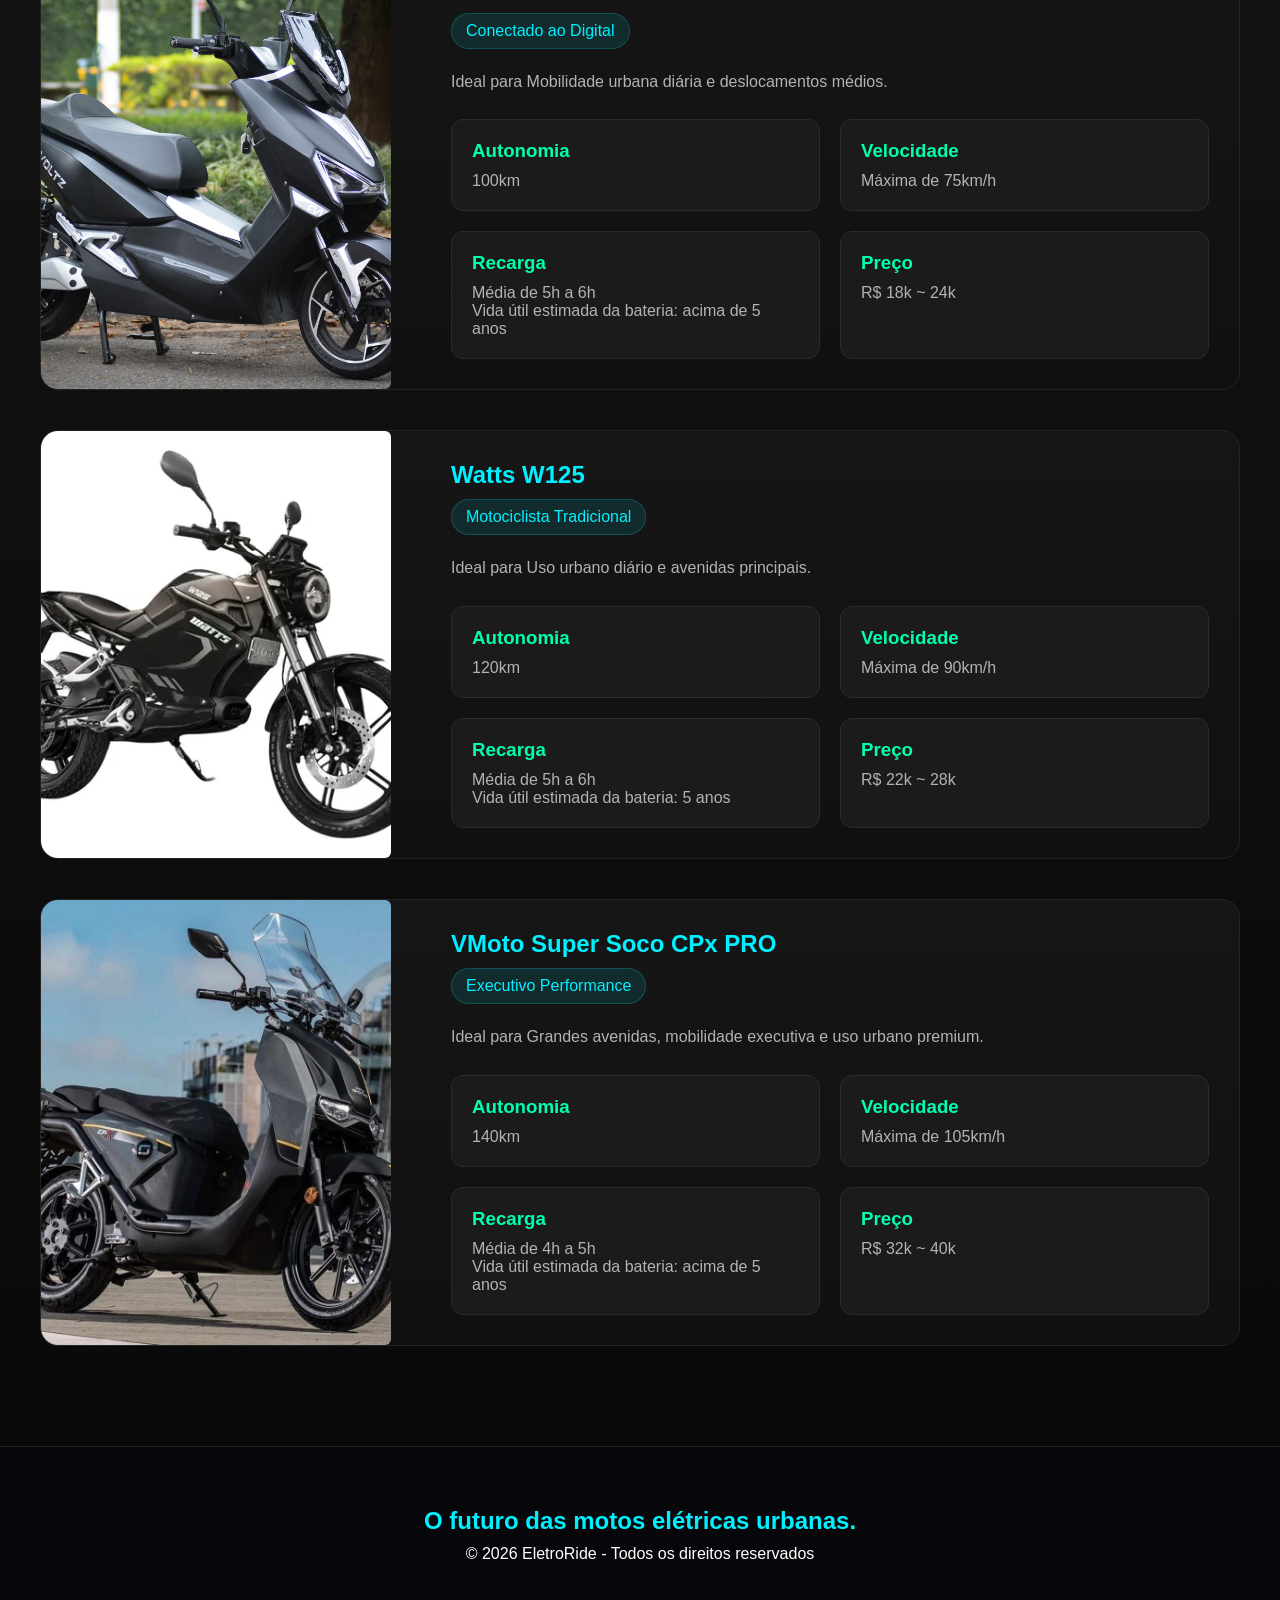
==== commit 73a151eb: "style: estilizando footer e adicionando identidade do ecommerce com imagem de fundo da aba sobre" ====
--- a/pages/catalogo.html
+++ b/pages/catalogo.html
@@ -99,7 +99,7 @@
         </div>
 
         <div class="persona">
-            <img src="../src/assets/img/moto03.jpg" alt="Yadea Owin">
+            <img src="../src/assets/img/moto003.jpg" alt="Yadea Owin">
 
             <div class="persona-info">
                 <h2>Yadea Owin</h2>
@@ -177,7 +177,7 @@
         </div>
 
         <div class="persona">
-            <img src="../src/assets/img/moto05.jpg" alt="Watts W125">
+            <img src="../src/assets/img/moto005.jpg" alt="Watts W125">
 
             <div class="persona-info">
                 <h2>Watts W125</h2>
@@ -254,277 +254,13 @@
             </div>        
         </div>
 
-
- 
- 
- 
- 
- 
- 
- 
- 
-                <!-- <ul>
-                    <li>
-                        <strong>Perfil:</strong>
-                        Explorador Urbano Minimalista
-                        Usuário que busca praticidade diária sem burocracia de habilitação.
-                    </li>
-
-                    <li>
-                        <strong>Uso Recomendado:</strong>
-                        Pequenos trajetos urbanos, faculdade, condomínio e deslocamentos rápidos.
-                    </li>
-
-                    <li>
-                        <strong>Quilometragem & Velocidade:</strong>
-                        Até 60 km de autonomia
-                        Velocidade máxima entre 32 km/h e 45 km/h
-                    </li>
-
-                    <li>
-                        <strong>Duração:</strong>
-                        Recarga média de 6 a 8 horas
-                        Vida útil estimada da bateria: 3 a 5 anos
-                    </li>
-
-                    <li>
-                        <strong>Preço:</strong>
-                        R$ 8.000 ~ R$ 12.000
-                    </li>
-
-                    <li>
-                        <strong>Vantagem Principal Comercial:</strong>
-                        Economia extrema para mobilidade diária sem depender de combustível.
-                    </li>
-
-                    <li>
-                        <strong>Estética & Design:</strong>
-                        Visual compacto e moderno com inspiração em scooters urbanas europeias.
-                    </li>
-                </ul>
-            </div>        
-        </div> -->
-
-        <!-- <div class="persona">
-            <h2>Shineray SE 1</h2>
-            <ul>
-                <li>
-                    <strong>Perfil:</strong>
-                    Trabalhador Inteligente
-                    Alguém que busca reduzir custos no trabalho diário.
-                </li>
-
-                <li>
-                    <strong>Uso Recomendado:</strong>
-                    Delivery, deslocamento profissional e uso urbano intenso.
-                </li>
-
-                <li>
-                    <strong>Quilometragem & Velocidade:</strong>
-                    Até 80 km de autonomia
-                    Velocidade máxima de 55 km/h
-                </li>
-
-                <li>
-                    <strong>Duração:</strong>
-                    Recarga média de 7 horas
-                    Vida útil da bateria entre 4 e 5 anos
-                </li>
-
-                <li>
-                    <strong>Preço:</strong>
-                    R$ 11.000 ~ R$ 15.000
-                </li>
-
-                <li>
-                    <strong>Vantagem Principal Comercial:</strong>
-                    Excelente custo-benefício e baixíssimo custo operacional.
-                </li>
-
-                <li>
-                    <strong>Estética & Design:</strong>
-                    Estrutura robusta com foco utilitário e urbano.
-                </li>
-            </ul>
-        </div> -->
-
-        <!-- <div class="persona">
-            <h2>Yadea Owin</h2>
-            <ul>
-                <li>
-                    <strong>Perfil:</strong>
-                    Lifestyle Premium
-                    Consumidor que valoriza design e exclusividade.
-                </li>
-
-                <li>
-                    <strong>Uso Recomendado:</strong>
-                    Passeios urbanos, lifestyle e mobilidade sofisticada.
-                </li>
-
-                <li>
-                    <strong>Quilometragem & Velocidade:</strong>
-                    Até 90 km de autonomia
-                    Velocidade máxima de 60 km/h
-                </li>
-
-                <li>
-                    <strong>Duração:</strong>
-                    Recarga entre 6 e 7 horas
-                    Vida útil estimada de 5 anos
-                </li>
-
-                <li>
-                    <strong>Preço:</strong>
-                    R$ 16.000 a R$ 22.000
-                </li>
-
-                <li>
-                    <strong>Vantagem Principal Comercial:</strong>
-                    Combina estilo premium com economia elétrica.
-                </li>
-
-                <li>
-                    <strong>Estética & Design:</strong>
-                    Design retrô europeu com acabamento refinado.
-                </li>
-            </ul>
-        </div> -->
-
-        <!-- <div class="persona">
-            <h2>Voltz EV1</h2>
-            <ul>
-                <li>
-                    <strong>Perfil:</strong>
-                    Conectado ao Digital
-                    Usuário moderno apaixonado por tecnologia.
-                </li>
-
-                <li>
-                    <strong>Uso Recomendado:</strong>
-                    Mobilidade urbana diária e deslocamentos médios.
-                </li>
-
-                <li>
-                    <strong>Quilometragem & Velocidade:</strong>
-                    Até 100 km de autonomia
-                    Velocidade máxima de 75 km/h
-                </li>
-
-                <li>
-                    <strong>Duração:</strong>
-                    Recarga entre 5 e 6 horas
-                    Vida útil estimada acima de 5 anos
-                </li>
-
-                <li>
-                    <strong>Preço:</strong>
-                    R$ 18.000 a R$ 24.000
-                </li>
-
-                <li>
-                    <strong>Vantagem Principal Comercial:</strong>
-                    Tecnologia embarcada e conectividade inteligente.
-                </li>
-
-                <li>
-                    <strong>Estética & Design:</strong>
-                    Linhas futuristas e acabamento minimalista moderno.
-                </li>
-            </ul>
-        </div> -->
-
-        <!-- <div class="persona">
-            <h2>Watts W125</h2>
-            <ul>
-                <li>
-                    <strong>Perfil:</strong>
-                    Motociclista Tradicional
-                    Usuário que deseja migrar da combustão sem perder a sensação de pilotagem clássica.
-                </li>
-
-                <li>
-                    <strong>Uso Recomendado:</strong>
-                    Uso urbano diário e avenidas principais.
-                </li>
-
-                <li>
-                    <strong>Quilometragem & Velocidade:</strong>
-                    Até 120 km de autonomia
-                    Velocidade máxima de 90 km/h
-                </li>
-
-                <li>
-                    <strong>Duração:</strong>
-                    Recarga média de 6 horas
-                    Vida útil estimada de 5 anos
-                </li>
-
-                <li>
-                    <strong>Preço:</strong>
-                    R$ 22.000 a R$ 28.000
-                </li>
-
-                <li>
-                    <strong>Vantagem Principal Comercial:</strong>
-                    Sensação de moto tradicional com economia elétrica.
-                </li>
-
-                <li>
-                    <strong>Estética & Design:</strong>
-                    Visual street idêntico às motos 125cc convencionais.
-                </li>
-            </ul>
-        </div> -->
-
-        <!-- <div class="persona">
-            <h2>VMoto Super Soco CPx PRO</h2>
-            <ul>
-                <li>
-                    <strong>Perfil:</strong>
-                    Executivo Performance
-                    Usuário exigente que busca potência, velocidade e sofisticação.
-                </li>
-
-                <li>
-                    <strong>Uso Recomendado:</strong>
-                    Grandes avenidas, mobilidade executiva e uso urbano premium.
-                </li>
-
-                <li>
-                    <strong>Quilometragem & Velocidade:</strong>
-                    Até 140 km de autonomia
-                    Velocidade máxima de 105 km/h
-                </li>
-
-                <li>
-                    <strong>Duração:</strong>
-                    Recarga entre 4 e 5 horas
-                    Vida útil estimada acima de 5 anos
-                </li>
-
-                <li>
-                    <strong>Preço:</strong>
-                    R$ 32.000 a R$ 40.000
-                </li>
-
-                <li>
-                    <strong>Vantagem Principal Comercial:</strong>
-                    Alta performance elétrica com conforto premium.
-                </li>
-
-                <li>
-                    <strong>Estética & Design:</strong>
-                    Design esportivo executivo com presença futurista.
-                </li>
-            </ul>
-        </div> -->
     </main>
 
     <footer>
-        <p>
-            © 2026 EletroRide
-        </p>
+        <div class="footer-conteudo">
+            <h2>O futuro das motos elétricas urbanas.</h2>
+            <p class="copyright">© 2026 EletroRide - Todos os direitos reservados</p>
+        </div>
     </footer>
 
 </body>
--- a/src/css/estilo.css
+++ b/src/css/estilo.css
@@ -25,7 +25,9 @@
     #0a0a0a,
     #121212,
     #080808
-    )
+    );
+
+    color: white;
 }
 
 /* Cabeçalho Principal */
@@ -358,4 +360,162 @@
 .dado h3{
     color: var(--verde-neon);
     margin-bottom: 10px;
+}
+
+/* =========================
+TOAST
+========================= */
+
+#toast{
+    position: fixed;
+    bottom: 30px;
+    right: 30px;
+
+    background-color: #111;
+    color: white;
+    padding: 18px 24px;
+    border-left: 4px solid var(--verde-neon);
+    border-radius: 10px;
+    opacity: 0;
+    transform: translateY(30px);
+    transition: 0.4s;
+    z-index: 9999;
+}
+
+#toast.show{
+    opacity: 1;
+    transform: translateY(0);
+}
+
+.item-carrinho{
+    display: flex;
+    justify-content: space-between;
+    align-items: center;
+}
+
+
+.btn-remover{
+    background-color: crimson;
+    border: none;
+    padding: 10px 14px;
+    border-radius: 8px;
+    color: white;
+    cursor: pointer;
+}
+
+/* ================================================
+Estilização da aba Sobre
+================================================ */
+
+.sobre-container{
+    padding: 80px 40px;
+    /* ... seu código atual ... */
+
+    /* Evita desfoque ao redimensionar a imagem */
+    background-repeat: no-repeat;
+    
+    /* Melhora a nitidez em telas de alta resolução (Retina) */
+    image-rendering: -webkit-optimize-contrast;
+    image-rendering: crisp-edges;
+    min-height: 90vh;
+
+    display: flex;
+    flex-direction: column;
+    justify-content: center;
+    align-items: center;
+    text-align: center;
+    padding: 40px;
+    background:
+        linear-gradient(
+            rgba(0,0,0,0.7),
+            rgba(0,0,0,0.8)
+        ),
+        url("../assets/img/Bmw.png");
+
+    background-size: cover;
+    background-position: center;
+}
+
+
+.sobre-hero{
+    text-align: center;
+    max-width: 800px;
+    margin: 0 auto 60px;
+}
+
+
+.sobre-hero h2{
+    font-size: 3rem;
+    color: var(--neon);
+    margin-bottom: 20px;
+}
+
+
+.sobre-hero p{
+    color: var(--texto-secundario);
+    line-height: 1.8;
+}
+
+
+.sobre-cards{
+    display: flex;
+    gap: 30px;
+    justify-content: center;
+    flex-wrap: wrap;
+}
+
+
+.sobre-card{
+    width: 300px;
+    background-color: #161616;
+    padding: 30px;
+    border-radius: 14px;
+    border: 1px solid #2a2a2a;
+    transition: 0.4s;
+}
+
+
+.sobre-card:hover{
+    transform: translateY(-6px);
+    border-color: rgba(0,240,255,0.4);
+}
+
+footer{
+    background-color: #05070a;
+
+    padding: 60px 20px 30px;
+
+    border-top: 1px solid #1f1f1f;
+}
+
+
+.footer-conteudo{
+    text-align: center;
+
+    margin-bottom: 30px;
+}
+
+
+.footer-conteudo h2{
+    color: var(--neon);
+
+    margin-bottom: 10px;
+}
+
+
+.footer-links{
+    margin-top: 20px;
+
+    display: flex;
+
+    justify-content: center;
+
+    gap: 20px;
+}
+
+
+.footer-links a{
+    color: white;
+
+    text-decoration: none;
 }
